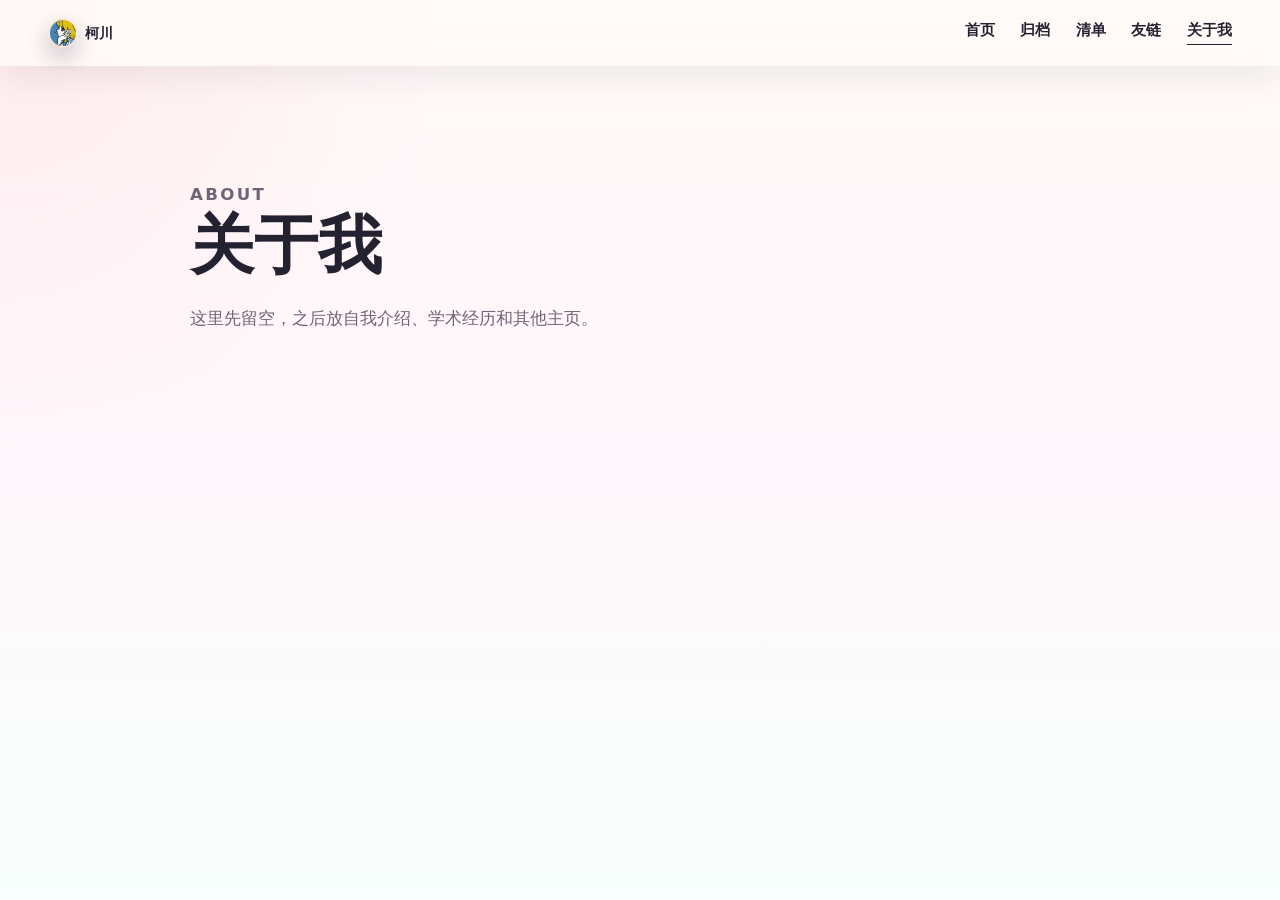
==== about.html @ ffb1e4fa "meta" ====
<!doctype html>
<html lang="zh-CN">
  <head>
    <meta charset="UTF-8" />
    <meta name="viewport" content="width=device-width, initial-scale=1.0" />
    <title>关于我 | 柯川</title>
    <link rel="stylesheet" href="styles.css" />
  </head>
  <body class="inner-page">
    <header class="topbar topbar-inner" aria-label="站点导航">
      <a class="mini-profile" href="index.html" aria-label="回到首页">
        <span class="mini-avatar"><img class="mini-avatar" src="assets/avatar.jpg" alt="Mio 的头像" /></span>
        <span class="mini-id">柯川</span>
      </a>
      <nav class="top-links" aria-label="主导航">
        <a href="index.html">首页</a>
        <a href="archive.html">归档</a>
        <a href="lists.html">清单</a>
        <a href="friends.html">友链</a>
        <a href="about.html" aria-current="page">关于我</a>
      </nav>
    </header>
    <main class="simple-page">
      <p class="eyebrow">about</p>
      <h1>关于我</h1>
      <p>这里先留空，之后放自我介绍、学术经历和其他主页。</p>
    </main>
  </body>
</html>
---- styles.css ----
:root {
  color-scheme: light;
  --ink: #242230;
  --muted: #6d6677;
  --line: rgba(48, 43, 62, 0.14);
  --paper: #fffaf8;
  --rose: #ff8fab;
  --rose-deep: #e85d86;
  --mint: #8bdcc7;
  --blue: #87bfff;
  --shadow: 0 20px 70px rgba(39, 31, 48, 0.14);
}

* {
  box-sizing: border-box;
}

html {
  scroll-behavior: smooth;
}

body {
  margin: 0;
  min-width: 320px;
  background:
    radial-gradient(circle at top left, rgba(255, 143, 171, 0.12), transparent 28rem),
    linear-gradient(180deg, #fffaf8 0%, #fff6fb 48%, #f8fffc 100%);
  color: var(--ink);
  font-family:
    Inter, "Noto Sans SC", "PingFang SC", "Microsoft YaHei", system-ui, sans-serif;
}

a {
  color: inherit;
  text-decoration: none;
}

.door-effect {
  position: fixed;
  inset: 0;
  z-index: 100;
  display: grid;
  grid-template-columns: 1fr 1fr;
  pointer-events: none;
}

.door-effect span {
  background:
    linear-gradient(120deg, rgba(255, 143, 171, 0.94), rgba(135, 191, 255, 0.9)),
    var(--paper);
  animation: open-door 1.15s cubic-bezier(0.76, 0, 0.24, 1) forwards;
}

.door-effect span:last-child {
  animation-name: open-door-right;
}

.topbar {
  position: fixed;
  z-index: 20;
  top: 0;
  left: 0;
  right: 0;
  display: flex;
  align-items: center;
  justify-content: space-between;
  gap: 24px;
  padding: 18px clamp(18px, 4vw, 48px);
  color: rgba(255, 255, 255, 0.9);
}

.topbar-inner {
  color: var(--ink);
  background: rgba(255, 250, 248, 0.82);
  backdrop-filter: blur(18px);
  box-shadow: 0 12px 34px rgba(39, 31, 48, 0.08);
}

.mini-profile {
  display: inline-flex;
  align-items: center;
  gap: 9px;
  min-width: 0;
  font-weight: 800;
}

.mini-avatar {
  display: grid;
  width: 28px;
  aspect-ratio: 1;
  place-items: center;
  border: 1px solid rgba(255, 255, 255, 0.78);
  border-radius: 50%;
  background: linear-gradient(135deg, #ffd36e, #ff8fab);
  color: #fff;
  font-size: 0.95rem;
  font-weight: 900;
  box-shadow: 0 10px 24px rgba(38, 28, 52, 0.14);
}

.mini-id {
  font-size: 0.9rem;
  white-space: nowrap;
}

.top-links {
  display: flex;
  align-items: center;
  gap: clamp(12px, 2vw, 26px);
  font-size: 0.92rem;
  font-weight: 800;
}

.top-links a {
  padding-bottom: 4px;
  border-bottom: 1px solid transparent;
}

.top-links a:hover,
.top-links a:focus-visible,
.top-links a[aria-current="page"] {
  border-color: currentColor;
}

.hero {
  position: relative;
  display: grid;
  min-height: 100svh;
  place-items: center;
  overflow: hidden;
  padding: 86px 22px 72px;
  background:
    linear-gradient(120deg, rgba(255, 143, 171, 0.24), rgba(139, 220, 199, 0.18)),
    url("assets/cover.jpg") center / cover no-repeat,
    linear-gradient(135deg, #fff0f5 0%, #ecfffa 55%, #fff8df 100%);
  isolation: isolate;
}

.hero-shade {
  position: absolute;
  inset: 0;
  z-index: -1;
  background:
    radial-gradient(circle at 30% 28%, rgba(255, 255, 255, 0.28), transparent 24rem),
    radial-gradient(circle at 72% 68%, rgba(135, 191, 255, 0.22), transparent 24rem),
    rgba(30, 22, 42, 0.22);
}

.sky {
  position: absolute;
  inset: 0;
  overflow: hidden;
  pointer-events: none;
}

.meteor {
  position: absolute;
  width: 180px;
  height: 2px;
  border-radius: 999px;
  background: linear-gradient(90deg, rgba(255, 255, 255, 0), #fff);
  filter: drop-shadow(0 0 9px rgba(255, 255, 255, 0.9));
  opacity: 0;
  transform: rotate(-28deg);
  animation: meteor 5.8s linear infinite;
}

.meteor::after {
  position: absolute;
  right: 0;
  top: 50%;
  width: 5px;
  aspect-ratio: 1;
  border-radius: 50%;
  background: #fff;
  content: "";
  transform: translateY(-50%);
}

.meteor-a {
  top: 18%;
  left: 68%;
}

.meteor-b {
  top: 36%;
  left: 82%;
  animation-delay: 1.7s;
  animation-duration: 6.4s;
}

.meteor-c {
  top: 58%;
  left: 74%;
  animation-delay: 3.2s;
  animation-duration: 7s;
}

.meteor-d {
  top: 25%;
  left: 42%;
  animation-delay: 4.4s;
  animation-duration: 6.8s;
}

.hero h1 {
  margin: 0;
  color: #fff;
  font-size: clamp(2.9rem, 8vw, 7.4rem);
  line-height: 1.02;
  letter-spacing: 0;
  text-align: center;
  text-shadow: 0 8px 34px rgba(38, 25, 54, 0.45);
}

.scroll-hint {
  position: absolute;
  bottom: 34px;
  left: 50%;
  display: grid;
  width: 28px;
  height: 46px;
  place-items: start center;
  border: 1px solid rgba(255, 255, 255, 0.68);
  border-radius: 999px;
  transform: translateX(-50%);
}

.scroll-hint span {
  width: 4px;
  height: 9px;
  margin-top: 9px;
  border-radius: 999px;
  background: #fff;
  animation: scroll-dot 1.4s ease-in-out infinite;
}

.home-content {
  display: grid;
  grid-template-columns: minmax(230px, 280px) minmax(0, 720px);
  gap: clamp(32px, 6vw, 86px);
  align-items: start;
  width: min(1120px, calc(100% - 40px));
  min-height: 100svh;
  margin: 0 auto;
  padding: clamp(76px, 10vw, 128px) 0;
}

.github-card {
  position: sticky;
  top: 86px;
}

.profile-avatar {
  display: grid;
  width: 128px;
  aspect-ratio: 1;
  place-items: center;
  border: 1px solid var(--line);
  border-radius: 50%;
  background: linear-gradient(135deg, #ffd36e, #ff8fab);
  color: #fff;
  font-size: 3.8rem;
  font-weight: 900;
  box-shadow: var(--shadow);
}

.github-card h2 {
  margin: 22px 0 4px;
  font-size: 1.62rem;
  line-height: 1.15;
}

.handle {
  margin: 0 0 18px;
  color: var(--muted);
  font-size: 1rem;
}

.bio,
.profile-meta dd,
.intro-copy p,
.simple-page p {
  color: var(--muted);
  line-height: 1.85;
}

.bio {
  margin: 0 0 22px;
}

.profile-meta {
  display: grid;
  gap: 12px;
  margin: 0;
}

.profile-meta div {
  display: grid;
  gap: 2px;
}

.profile-meta dt {
  color: var(--ink);
  font-size: 0.78rem;
  font-weight: 900;
  text-transform: uppercase;
}

.profile-meta dd {
  margin: 0;
}

.eyebrow {
  margin: 0 0 14px;
  color: var(--rose-deep);
  font-size: 0.78rem;
  font-weight: 900;
  letter-spacing: 0.14em;
  text-transform: uppercase;
}

.intro-copy h2,
.simple-page h1 {
  margin: 0 0 24px;
  font-size: clamp(2.2rem, 5vw, 4.6rem);
  line-height: 1.08;
  letter-spacing: 0;
}

.intro-copy p {
  margin: 0 0 20px;
  font-size: 1.06rem;
}

.inner-page {
  min-height: 100svh;
}

.simple-page {
  width: min(900px, calc(100% - 40px));
  margin: 0 auto;
  padding: clamp(118px, 16vw, 180px) 0 80px;
}

.simple-page p {
  margin: 0;
  font-size: 1.04rem;
}

@media (max-width: 820px) {
  .topbar {
    align-items: flex-start;
  }

  .top-links {
    max-width: 240px;
    flex-wrap: wrap;
    justify-content: flex-end;
    gap: 10px 15px;
  }

  .home-content {
    grid-template-columns: 1fr;
  }

  .github-card {
    position: relative;
    top: auto;
  }
}

@media (max-width: 540px) {
  .topbar {
    padding: 14px 16px;
  }

  .mini-id {
    display: none;
  }

  .top-links {
    max-width: 212px;
    font-size: 0.84rem;
  }

  .hero h1 {
    font-size: clamp(2.65rem, 17vw, 4.6rem);
  }

  .home-content,
  .simple-page {
    width: min(100% - 32px, 900px);
  }
}

@media (prefers-reduced-motion: reduce) {
  *,
  *::before,
  *::after {
    scroll-behavior: auto !important;
    animation-duration: 0.001ms !important;
    animation-iteration-count: 1 !important;
    transition-duration: 0.001ms !important;
  }
}

@keyframes open-door {
  0% {
    transform: translateX(0);
  }

  100% {
    transform: translateX(-101%);
  }
}

@keyframes open-door-right {
  0% {
    transform: translateX(0);
  }

  100% {
    transform: translateX(101%);
  }
}

@keyframes meteor {
  0%,
  64% {
    opacity: 0;
    translate: 0 0;
  }

  68% {
    opacity: 1;
  }

  78% {
    opacity: 0;
    translate: -520px 300px;
  }

  100% {
    opacity: 0;
    translate: -520px 300px;
  }
}

@keyframes scroll-dot {
  0%,
  100% {
    opacity: 0.95;
    transform: translateY(0);
  }

  50% {
    opacity: 0.45;
    transform: translateY(14px);
  }
}
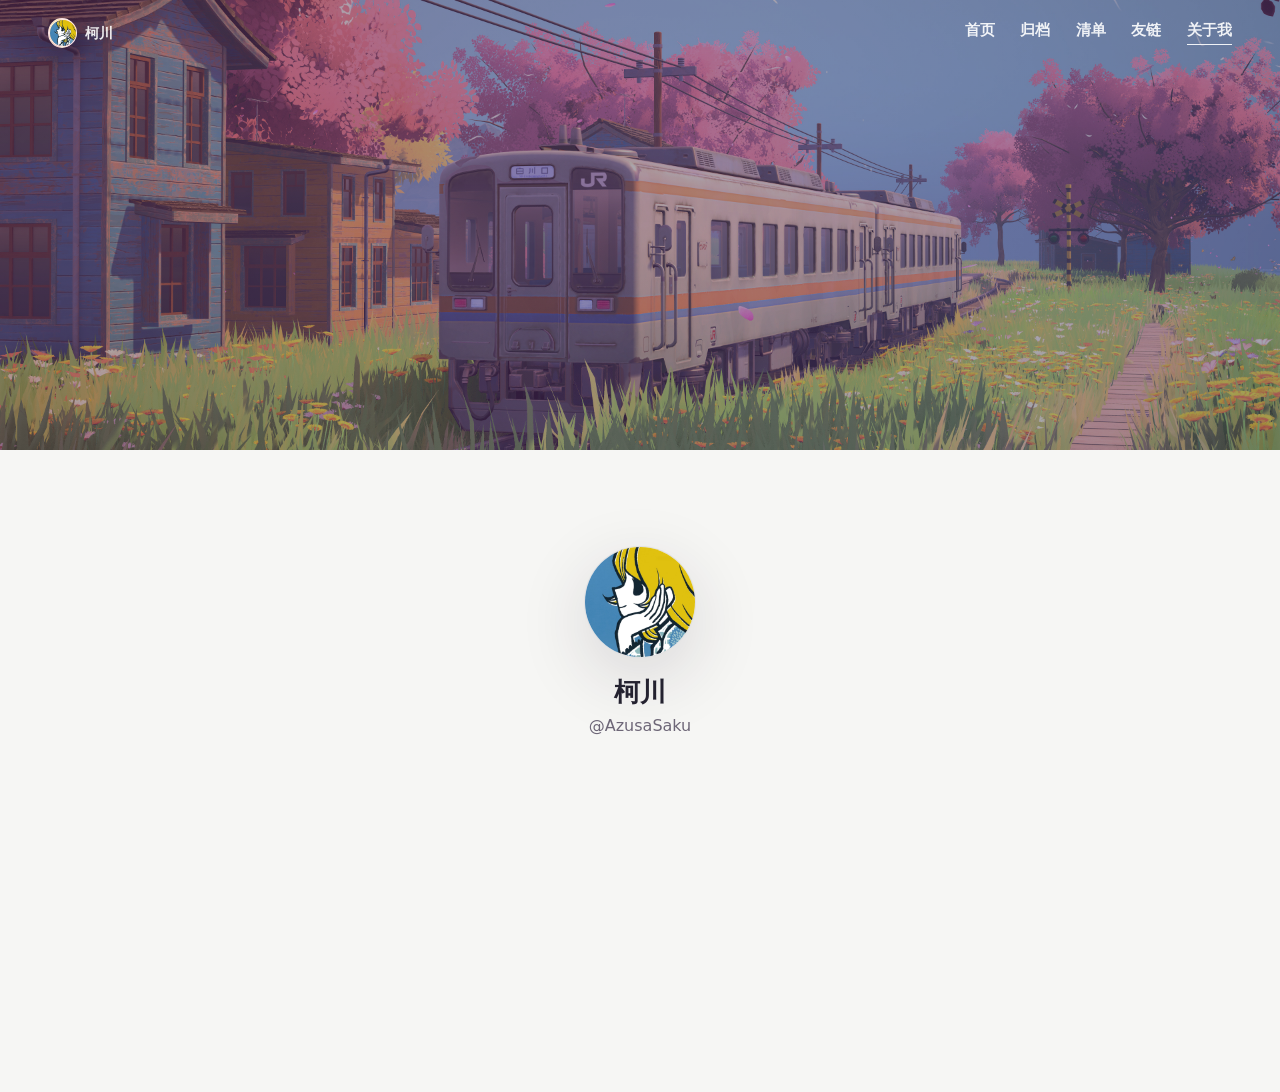
==== commit a8e1361d: "0001" ====
--- a/about.html
+++ b/about.html
@@ -4,26 +4,11 @@
     <meta charset="UTF-8" />
     <meta name="viewport" content="width=device-width, initial-scale=1.0" />
     <title>关于我 | 柯川</title>
-    <link rel="stylesheet" href="styles.css" />
+    <link rel="stylesheet" href="styles.css?v=20260516" />
+    <script src="site.js?v=20260516" defer></script>
   </head>
-  <body class="inner-page">
-    <header class="topbar topbar-inner" aria-label="站点导航">
-      <a class="mini-profile" href="index.html" aria-label="回到首页">
-        <span class="mini-avatar"><img class="mini-avatar" src="assets/avatar.jpg" alt="Mio 的头像" /></span>
-        <span class="mini-id">柯川</span>
-      </a>
-      <nav class="top-links" aria-label="主导航">
-        <a href="index.html">首页</a>
-        <a href="archive.html">归档</a>
-        <a href="lists.html">清单</a>
-        <a href="friends.html">友链</a>
-        <a href="about.html" aria-current="page">关于我</a>
-      </nav>
-    </header>
-    <main class="simple-page">
-      <p class="eyebrow">about</p>
-      <h1>关于我</h1>
-      <p>这里先留空，之后放自我介绍、学术经历和其他主页。</p>
-    </main>
+  <body class="inner-page section-body">
+    <header class="topbar" aria-label="站点导航" data-site-header></header>
+    <main class="section-page" data-section-page="about"></main>
   </body>
 </html>
--- a/styles.css
+++ b/styles.css
@@ -204,6 +204,9 @@
 }
 
 .hero h1 {
+  display: grid;
+  justify-items: center;
+  gap: 0.16em;
   margin: 0;
   color: #fff;
   font-size: clamp(2.9rem, 8vw, 7.4rem);
@@ -211,6 +214,18 @@
   letter-spacing: 0;
   text-align: center;
   text-shadow: 0 8px 34px rgba(38, 25, 54, 0.45);
+}
+
+.typewriter {
+  display: inline-block;
+  width: 0;
+  max-width: max-content;
+  overflow: hidden;
+  border-right: 0.08em solid currentColor;
+  white-space: nowrap;
+  animation:
+    typing-loop 5.8s steps(7, end) infinite,
+    caret-blink 0.72s step-end infinite;
 }
 
 .scroll-hint {
@@ -348,6 +363,217 @@
   font-size: 1.04rem;
 }
 
+.site-footer {
+  padding: 32px 20px;
+  background: linear-gradient(90deg, #e86673, #c96fd0);
+  color: rgba(255, 255, 255, 0.9);
+  text-align: center;
+}
+
+.site-footer-inner {
+  width: min(980px, 100%);
+  margin: 0 auto;
+}
+
+.footer-stats {
+  margin: 0;
+  font-size: clamp(1rem, 2.5vw, 1.22rem);
+  font-weight: 600;
+  line-height: 1.9;
+}
+
+.footer-stat {
+  display: inline;
+}
+
+.footer-stat strong {
+  color: #fff;
+  font-weight: 900;
+}
+
+.footer-stat span {
+  color: rgba(255, 255, 255, 0.82);
+}
+
+.section-body {
+  background: #f6f6f4;
+}
+
+.section-landing {
+  display: grid;
+  min-height: 100svh;
+  grid-template-rows: 1fr 1fr;
+}
+
+.section-hero {
+  position: relative;
+  display: grid;
+  min-height: 50svh;
+  place-items: center;
+  overflow: hidden;
+  padding: 96px 22px 46px;
+  background:
+    linear-gradient(120deg, rgba(255, 143, 171, 0.2), rgba(135, 191, 255, 0.16)),
+    var(--section-bg) center / cover no-repeat,
+    linear-gradient(135deg, #fff0f5, #f8fffc);
+  isolation: isolate;
+}
+
+.section-hero-shade {
+  position: absolute;
+  inset: 0;
+  z-index: -1;
+  background: rgba(27, 22, 36, 0.34);
+}
+
+.section-hero h1 {
+  width: min(920px, calc(100% - 32px));
+  margin: 0;
+  color: #fff;
+  font-size: clamp(2.35rem, 6vw, 5.8rem);
+  line-height: 1.05;
+  letter-spacing: 0;
+  text-align: center;
+  text-shadow: 0 12px 40px rgba(22, 18, 32, 0.44);
+}
+
+.section-panel {
+  display: grid;
+  min-height: 50svh;
+  place-items: center;
+  padding: clamp(42px, 7vw, 76px) 20px;
+}
+
+.section-profile {
+  display: grid;
+  justify-items: center;
+  gap: 8px;
+  text-align: center;
+}
+
+.section-avatar {
+  width: 112px;
+  aspect-ratio: 1;
+  overflow: hidden;
+  border: 1px solid var(--line);
+  border-radius: 50%;
+  background: #fff;
+  box-shadow: var(--shadow);
+}
+
+.section-avatar img {
+  display: block;
+  width: 100%;
+  height: 100%;
+  object-fit: cover;
+}
+
+.section-profile h2 {
+  margin: 12px 0 0;
+  font-size: 1.6rem;
+  line-height: 1.15;
+}
+
+.section-profile .handle {
+  margin: 0;
+}
+
+.section-tabs {
+  display: flex;
+  flex-wrap: wrap;
+  justify-content: center;
+  gap: 12px;
+  margin-top: 28px;
+}
+
+.section-tab {
+  min-height: 42px;
+  padding: 0 18px;
+  border: 1px solid var(--line);
+  border-radius: 999px;
+  background: rgba(255, 255, 255, 0.74);
+  color: var(--muted);
+  cursor: pointer;
+  font: inherit;
+  font-size: 0.92rem;
+  font-weight: 800;
+  transition:
+    background 0.2s ease,
+    color 0.2s ease,
+    border-color 0.2s ease,
+    transform 0.2s ease;
+}
+
+.section-tab:hover,
+.section-tab:focus-visible,
+.section-tab.is-active {
+  border-color: rgba(232, 93, 134, 0.36);
+  background: #fff;
+  color: var(--rose-deep);
+  transform: translateY(-1px);
+}
+
+.posts-section {
+  padding: clamp(58px, 8vw, 96px) 0;
+}
+
+.post-list {
+  display: grid;
+  gap: 30px;
+  width: min(1180px, calc(100% - 48px));
+  margin: 0 auto;
+}
+
+.post-card {
+  display: grid;
+  min-height: 330px;
+  grid-template-columns: minmax(0, 0.95fr) minmax(0, 1.05fr);
+  overflow: hidden;
+  border-radius: 8px;
+  background: rgba(255, 255, 255, 0.94);
+  box-shadow: 0 18px 54px rgba(39, 31, 48, 0.1);
+}
+
+.post-card-reverse .post-image {
+  order: 2;
+}
+
+.post-image img {
+  display: block;
+  width: 100%;
+  height: 100%;
+  object-fit: cover;
+}
+
+.post-content {
+  display: grid;
+  align-content: center;
+  padding: clamp(32px, 5vw, 62px);
+}
+
+.post-content h3 {
+  margin: 0 0 16px;
+  font-size: clamp(1.55rem, 3vw, 2.15rem);
+  line-height: 1.18;
+  letter-spacing: 0;
+}
+
+.post-meta,
+.post-excerpt {
+  color: #777;
+  line-height: 1.85;
+}
+
+.post-meta {
+  margin: 0 0 18px;
+  font-size: 0.98rem;
+}
+
+.post-excerpt {
+  margin: 0;
+  font-size: 1.04rem;
+}
+
 @media (max-width: 820px) {
   .topbar {
     align-items: flex-start;
@@ -368,6 +594,15 @@
     position: relative;
     top: auto;
   }
+
+  .post-card,
+  .post-card-reverse {
+    grid-template-columns: 1fr;
+  }
+
+  .post-card-reverse .post-image {
+    order: 0;
+  }
 }
 
 @media (max-width: 540px) {
@@ -391,6 +626,26 @@
   .home-content,
   .simple-page {
     width: min(100% - 32px, 900px);
+  }
+
+  .section-hero {
+    padding-top: 112px;
+  }
+
+  .section-avatar {
+    width: 92px;
+  }
+
+  .post-list {
+    width: min(100% - 28px, 1180px);
+  }
+
+  .post-card {
+    min-height: auto;
+  }
+
+  .site-footer {
+    padding: 26px 16px;
   }
 }
 
@@ -459,3 +714,31 @@
     transform: translateY(14px);
   }
 }
+
+@keyframes typing-loop {
+  0%,
+  12% {
+    width: 0;
+  }
+
+  38%,
+  62% {
+    width: 7em;
+  }
+
+  88%,
+  100% {
+    width: 0;
+  }
+}
+
+@keyframes caret-blink {
+  0%,
+  100% {
+    border-color: currentColor;
+  }
+
+  50% {
+    border-color: transparent;
+  }
+}
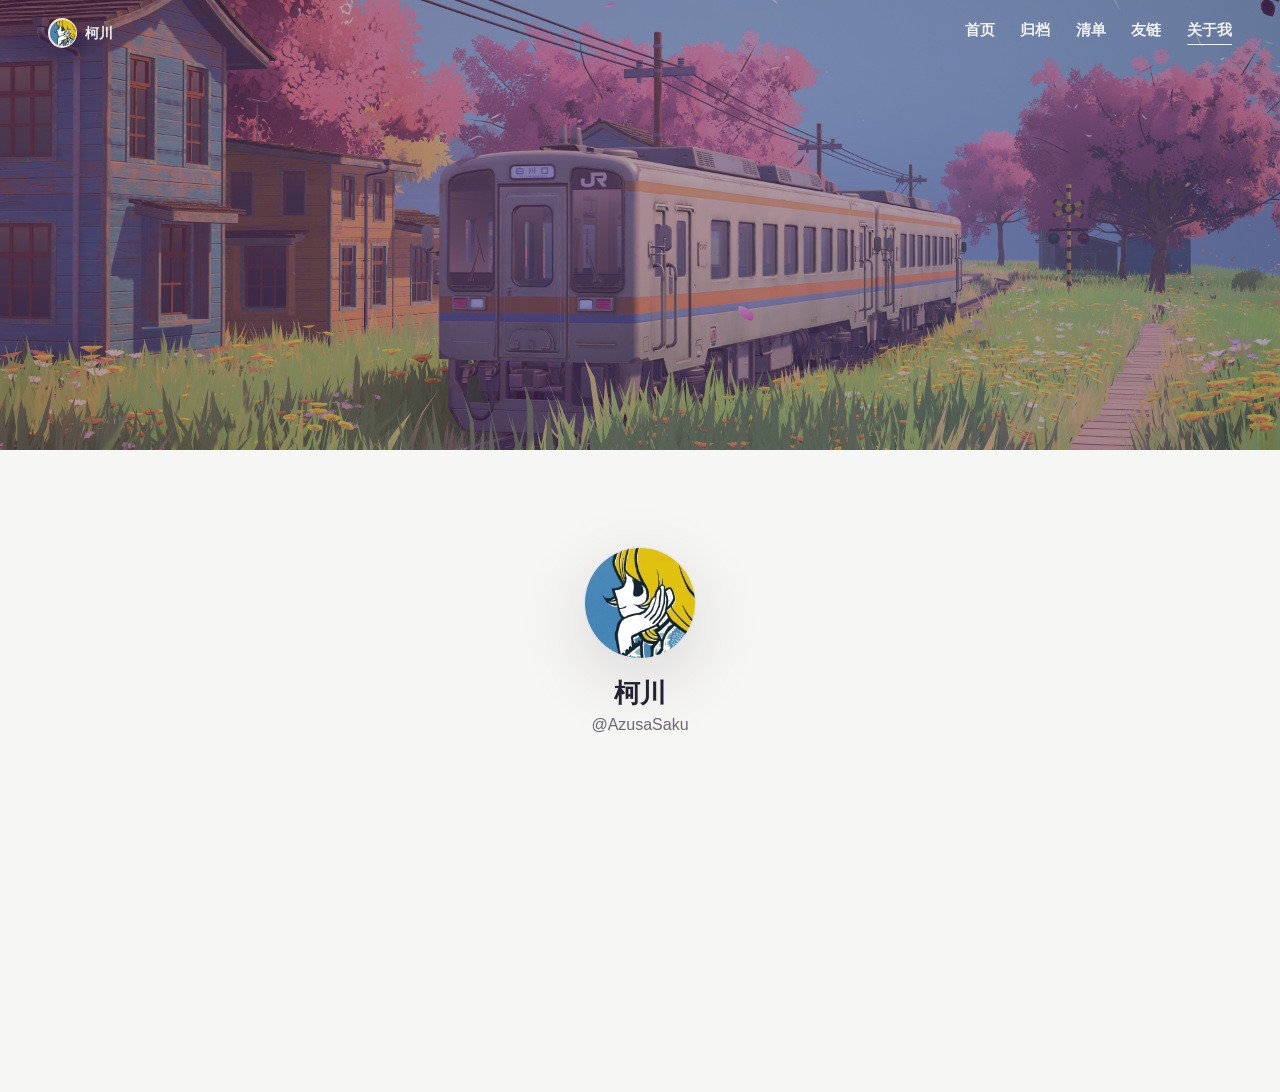
==== commit 414fb55b: "0005" ====
--- a/about.html
+++ b/about.html
@@ -4,8 +4,8 @@
     <meta charset="UTF-8" />
     <meta name="viewport" content="width=device-width, initial-scale=1.0" />
     <title>关于我 | 柯川</title>
-    <link rel="stylesheet" href="styles.css?v=20260516" />
-    <script src="site.js?v=20260516" defer></script>
+    <link rel="stylesheet" href="styles.css?v=20260520" />
+    <script src="site.js?v=20260520" defer></script>
   </head>
   <body class="inner-page section-body">
     <header class="topbar" aria-label="站点导航" data-site-header></header>
--- a/styles.css
+++ b/styles.css
@@ -27,7 +27,7 @@
     linear-gradient(180deg, #fffaf8 0%, #fff6fb 48%, #f8fffc 100%);
   color: var(--ink);
   font-family:
-    Inter, "Noto Sans SC", "PingFang SC", "Microsoft YaHei", system-ui, sans-serif;
+    "Noto Sans SC", "Microsoft YaHei", sans-serif;
 }
 
 a {
@@ -348,6 +348,49 @@
   font-size: 1.06rem;
 }
 
+.home-posts {
+  display: grid;
+  gap: 18px;
+  margin: 30px 0 28px;
+}
+
+.home-post-link {
+  display: grid;
+  grid-template-columns: 122px minmax(0, 1fr);
+  gap: 46px;
+  align-items: baseline;
+  width: fit-content;
+  max-width: 100%;
+  color: #575360;
+  font-family: "JetBrains Mono", "Cascadia Code", "Consolas", monospace;
+  font-size: clamp(1rem, 2.2vw, 1.24rem);
+  line-height: 1.5;
+}
+
+.home-post-link:hover .home-post-title,
+.home-post-link:focus-visible .home-post-title {
+  color: var(--rose-deep);
+  text-decoration: underline;
+  text-underline-offset: 4px;
+}
+
+.home-post-date {
+  color: #6f6a76;
+  font-variant-numeric: tabular-nums;
+  white-space: nowrap;
+}
+
+.home-post-title {
+  min-width: 0;
+  color: #514c58;
+}
+
+.home-post-loading {
+  margin: 0;
+  color: var(--muted);
+  font-family: "JetBrains Mono", "Cascadia Code", "Consolas", monospace;
+}
+
 .inner-page {
   min-height: 100svh;
 }
@@ -482,35 +525,30 @@
   display: flex;
   flex-wrap: wrap;
   justify-content: center;
-  gap: 12px;
+  gap: clamp(12px, 2vw, 26px);
   margin-top: 28px;
 }
 
 .section-tab {
-  min-height: 42px;
-  padding: 0 18px;
-  border: 1px solid var(--line);
-  border-radius: 999px;
-  background: rgba(255, 255, 255, 0.74);
-  color: var(--muted);
+  padding: 0 0 4px;
+  border: 0;
+  border-bottom: 1px solid transparent;
+  border-radius: 0;
+  background: transparent;
+  color: var(--ink);
   cursor: pointer;
   font: inherit;
   font-size: 0.92rem;
   font-weight: 800;
-  transition:
-    background 0.2s ease,
-    color 0.2s ease,
-    border-color 0.2s ease,
-    transform 0.2s ease;
 }
 
 .section-tab:hover,
 .section-tab:focus-visible,
 .section-tab.is-active {
-  border-color: rgba(232, 93, 134, 0.36);
-  background: #fff;
-  color: var(--rose-deep);
-  transform: translateY(-1px);
+  border-color: currentColor;
+  background: transparent;
+  color: var(--ink);
+  transform: none;
 }
 
 .posts-section {
@@ -519,14 +557,14 @@
 
 .post-list {
   display: grid;
-  gap: 30px;
+  gap: 24px;
   width: min(1180px, calc(100% - 48px));
   margin: 0 auto;
 }
 
 .post-card {
   display: grid;
-  min-height: 330px;
+  min-height: 270px;
   grid-template-columns: minmax(0, 0.95fr) minmax(0, 1.05fr);
   overflow: hidden;
   border-radius: 8px;
@@ -548,12 +586,12 @@
 .post-content {
   display: grid;
   align-content: center;
-  padding: clamp(32px, 5vw, 62px);
+  padding: clamp(26px, 4vw, 48px);
 }
 
 .post-content h3 {
-  margin: 0 0 16px;
-  font-size: clamp(1.55rem, 3vw, 2.15rem);
+  margin: 0 0 12px;
+  font-size: clamp(1.42rem, 2.6vw, 1.95rem);
   line-height: 1.18;
   letter-spacing: 0;
 }
@@ -561,17 +599,140 @@
 .post-meta,
 .post-excerpt {
   color: #777;
-  line-height: 1.85;
+  line-height: 1.72;
 }
 
 .post-meta {
-  margin: 0 0 18px;
-  font-size: 0.98rem;
+  margin: 0 0 14px;
+  font-size: 0.94rem;
 }
 
 .post-excerpt {
   margin: 0;
   font-size: 1.04rem;
+}
+
+.article-body {
+  background:
+    radial-gradient(circle at top left, rgba(255, 143, 171, 0.1), transparent 28rem),
+    linear-gradient(180deg, #fffaf8 0%, #f8fffc 100%);
+}
+
+.article-page {
+  width: min(920px, calc(100% - 40px));
+  margin: 0 auto;
+  padding: clamp(128px, 15vw, 172px) 0 clamp(72px, 10vw, 120px);
+}
+
+.article-shell {
+  display: grid;
+  gap: clamp(36px, 6vw, 58px);
+}
+
+.article-header h1 {
+  margin: 0 0 18px;
+  font-size: clamp(2.35rem, 6vw, 4.8rem);
+  line-height: 1.08;
+  letter-spacing: 0;
+}
+
+.article-content {
+  color: #4c4754;
+  font-size: 1.08rem;
+  line-height: 2;
+}
+
+.article-content h2,
+.article-content h3 {
+  margin: 2.2em 0 0.8em;
+  color: var(--ink);
+  line-height: 1.25;
+}
+
+.article-content p {
+  margin: 0 0 1.15em;
+}
+
+.article-content hr {
+  width: 72px;
+  margin: 2.4em 0;
+  border: 0;
+  border-top: 1px solid var(--line);
+}
+
+.article-content blockquote {
+  margin: 1.8em 0;
+  padding-left: 18px;
+  border-left: 3px solid rgba(232, 93, 134, 0.48);
+  color: var(--muted);
+}
+
+.article-content code {
+  padding: 0.14em 0.34em;
+  border-radius: 4px;
+  background: rgba(48, 43, 62, 0.08);
+  font-family: "JetBrains Mono", "Cascadia Code", "Fira Code", "Consolas", monospace;
+}
+
+.article-content pre {
+  overflow-x: auto;
+  margin: 1.4em 0;
+  padding: 18px 20px;
+  border: 1px solid rgba(48, 43, 62, 0.1);
+  border-radius: 8px;
+  background: rgba(255, 255, 255, 0.68);
+}
+
+.article-content pre code {
+  display: block;
+  padding: 0;
+  background: transparent;
+  line-height: 1.75;
+}
+
+.article-style-tech .article-header h1,
+.article-style-tech .article-content {
+  font-family: "Noto Sans SC", "Microsoft YaHei", sans-serif;
+}
+
+.article-style-tech .article-content {
+  color: #4c4754;
+  font-size: 1.06rem;
+  line-height: 1.95;
+}
+
+.article-style-tech .article-content h2,
+.article-style-tech .article-content h3 {
+  font-weight: 800;
+}
+
+.article-style-tech .article-content code,
+.article-style-tech .article-content pre code {
+  font-family: "JetBrains Mono", "Cascadia Code", "Fira Code", "Consolas", monospace;
+}
+
+.article-style-tech .article-content pre {
+  background: rgba(255, 255, 255, 0.74);
+}
+
+.article-style-wenkai .article-header h1,
+.article-style-wenkai .article-content {
+  font-family: "LXGW WenKai", "霞鹜文楷", "Noto Serif SC", "Songti SC", serif;
+}
+
+.article-style-wenkai .article-content {
+  color: #3f3a44;
+  font-size: 1.12rem;
+  line-height: 2.12;
+}
+
+.article-style-wenkai .article-content p {
+  margin-bottom: 1.28em;
+}
+
+.article-error {
+  color: var(--muted);
+  line-height: 1.85;
 }
 
 @media (max-width: 820px) {
@@ -626,6 +787,13 @@
   .home-content,
   .simple-page {
     width: min(100% - 32px, 900px);
+  }
+
+  .home-post-link {
+    grid-template-columns: 96px minmax(0, 1fr);
+    gap: 20px;
+    width: 100%;
+    font-size: 0.98rem;
   }
 
   .section-hero {
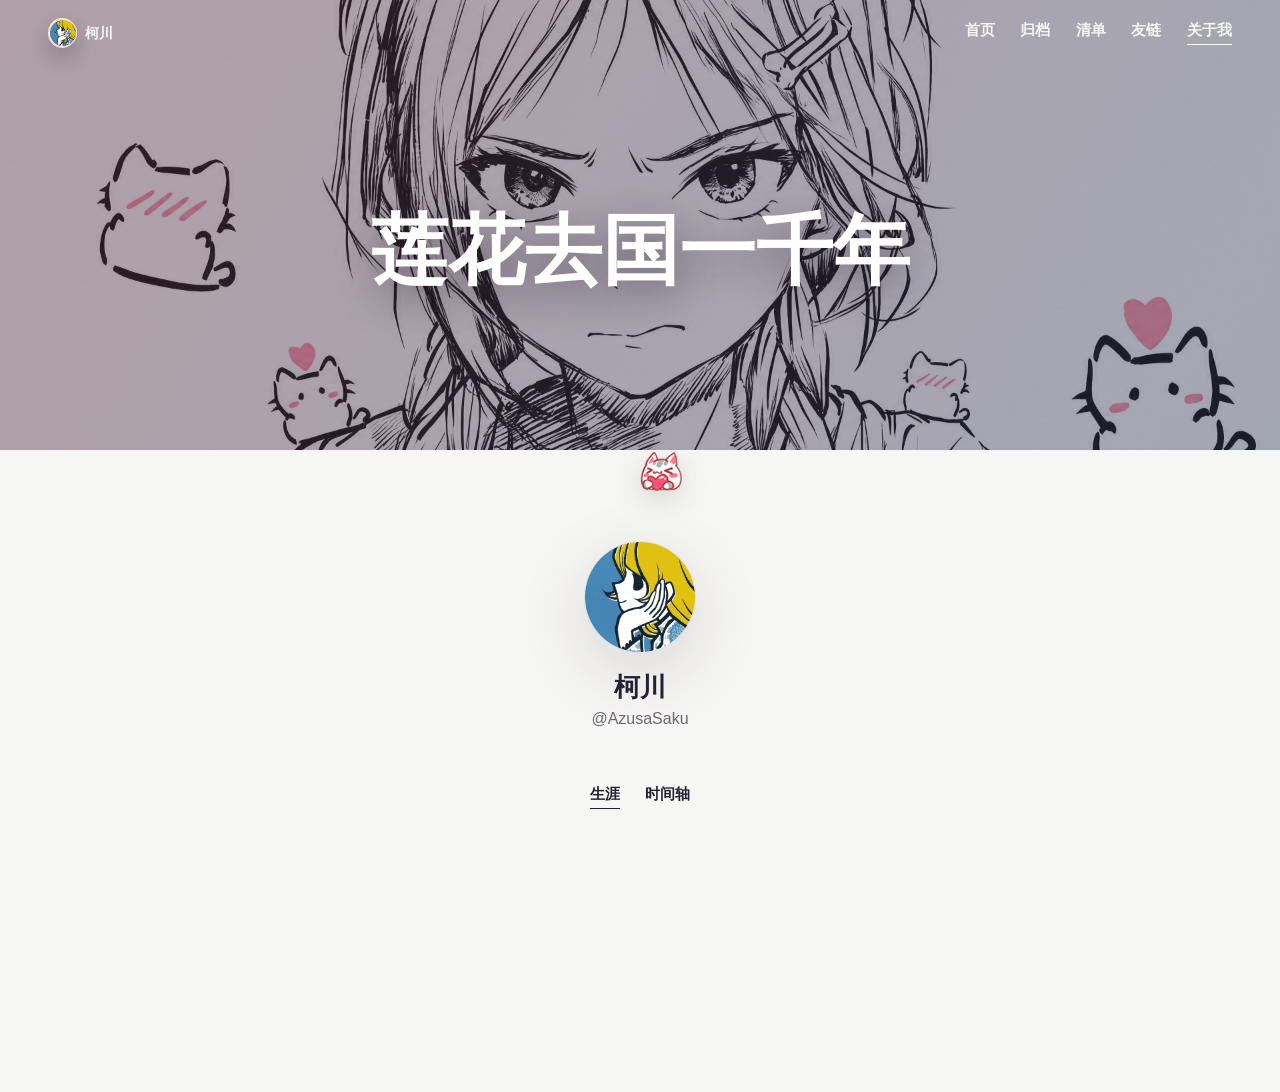
==== commit 0b240f55: "0008 限制父类容器及子元素" ====
--- a/about.html
+++ b/about.html
@@ -4,8 +4,8 @@
     <meta charset="UTF-8" />
     <meta name="viewport" content="width=device-width, initial-scale=1.0" />
     <title>关于我 | 柯川</title>
-    <link rel="stylesheet" href="styles.css?v=20260520" />
-    <script src="site.js?v=20260520" defer></script>
+    <link rel="stylesheet" href="styles.css?v=20260525" />
+    <script src="site.js?v=20260525" defer></script>
   </head>
   <body class="inner-page section-body">
     <header class="topbar" aria-label="站点导航" data-site-header></header>
--- a/styles.css
+++ b/styles.css
@@ -622,11 +622,19 @@
   width: min(920px, calc(100% - 40px));
   margin: 0 auto;
   padding: clamp(128px, 15vw, 172px) 0 clamp(72px, 10vw, 120px);
+  overflow-x: hidden;
+}
+
+.article-layout {
+  display: block;
+  min-width: 0;
 }
 
 .article-shell {
   display: grid;
   gap: clamp(36px, 6vw, 58px);
+  min-width: 0;
+  max-width: 100%;
 }
 
 .article-header h1 {
@@ -634,12 +642,16 @@
   font-size: clamp(2.35rem, 6vw, 4.8rem);
   line-height: 1.08;
   letter-spacing: 0;
+  overflow-wrap: anywhere;
 }
 
 .article-content {
   color: #4c4754;
   font-size: 1.08rem;
   line-height: 2;
+  min-width: 0;
+  max-width: 100%;
+  overflow-wrap: break-word;
 }
 
 .article-content h2,
@@ -647,10 +659,26 @@
   margin: 2.2em 0 0.8em;
   color: var(--ink);
   line-height: 1.25;
+  scroll-margin-top: 110px;
 }
 
 .article-content p {
   margin: 0 0 1.15em;
+  max-width: 100%;
+}
+
+.article-content a {
+  color: #6aa9ff;
+  text-decoration: underline;
+  text-decoration-color: rgba(106, 169, 255, 0.42);
+  text-decoration-thickness: 1px;
+  text-underline-offset: 4px;
+}
+
+.article-content a:hover,
+.article-content a:focus-visible {
+  color: #4d93f7;
+  text-decoration-color: currentColor;
 }
 
 .article-content hr {
@@ -665,6 +693,16 @@
   padding-left: 18px;
   border-left: 3px solid rgba(232, 93, 134, 0.48);
   color: var(--muted);
+  max-width: 100%;
+  overflow-wrap: break-word;
+}
+
+.article-content img {
+  display: block;
+  max-width: 100%;
+  height: auto;
+  margin: 1.8em auto;
+  border-radius: 8px;
 }
 
 .article-content code {
@@ -672,22 +710,142 @@
   border-radius: 4px;
   background: rgba(48, 43, 62, 0.08);
   font-family: "JetBrains Mono", "Cascadia Code", "Fira Code", "Consolas", monospace;
+  white-space: break-spaces;
+  overflow-wrap: anywhere;
 }
 
 .article-content pre {
+  display: block;
+  width: 100%;
+  max-width: 100%;
+  box-sizing: border-box;
   overflow-x: auto;
   margin: 1.4em 0;
   padding: 18px 20px;
   border: 1px solid rgba(48, 43, 62, 0.1);
   border-radius: 8px;
-  background: rgba(255, 255, 255, 0.68);
+  background: rgba(255, 255, 255, 0.78);
 }
 
 .article-content pre code {
   display: block;
+  min-width: max-content;
   padding: 0;
+  color: inherit;
   background: transparent;
   line-height: 1.75;
+  white-space: pre;
+  overflow-wrap: normal;
+}
+
+.article-table-wrap {
+  width: 100%;
+  max-width: 100%;
+  overflow-x: auto;
+  margin: 1.6em 0;
+}
+
+.article-content table {
+  width: max-content;
+  max-width: none;
+  min-width: 100%;
+  border-collapse: collapse;
+}
+
+.article-content th,
+.article-content td {
+  padding: 10px 12px;
+  border: 1px solid rgba(48, 43, 62, 0.12);
+  text-align: left;
+  vertical-align: top;
+}
+
+.article-content iframe,
+.article-content video {
+  max-width: 100%;
+}
+
+.article-content pre code.hljs {
+  background: transparent;
+}
+
+.article-content .hljs-keyword,
+.article-content .hljs-selector-tag,
+.article-content .hljs-title.function_ {
+  color: #cf5f8b;
+}
+
+.article-content .hljs-string,
+.article-content .hljs-attr,
+.article-content .hljs-literal {
+  color: #27876f;
+}
+
+.article-content .hljs-number,
+.article-content .hljs-built_in,
+.article-content .hljs-type {
+  color: #7b70d6;
+}
+
+.article-content .hljs-comment {
+  color: #8f8a96;
+  font-style: italic;
+}
+
+.article-toc {
+  position: fixed;
+  top: 118px;
+  left: calc(50% + 620px);
+  width: min(160px, calc(50vw - 560px));
+  max-height: none;
+  overflow: visible;
+  padding: 0;
+  color: #aaa6b0;
+  font-size: 0.74rem;
+  pointer-events: auto;
+}
+
+.article-toc-list {
+  display: grid;
+  gap: 7px;
+  min-width: 0;
+}
+
+.article-toc-link {
+  position: relative;
+  display: block;
+  color: #aaa6b0;
+  line-height: 1.28;
+  min-width: 0;
+  width: 100%;
+  padding-bottom: 1px;
+  border-bottom: 1px solid transparent;
+}
+
+.article-toc-link:hover,
+.article-toc-link:focus-visible {
+  color: #7f7a86;
+  border-bottom-color: currentColor;
+}
+
+.article-toc-text {
+  display: block;
+  overflow: hidden;
+  text-overflow: ellipsis;
+  white-space: nowrap;
+}
+
+.article-toc-h3 {
+  padding-left: 10px;
+  font-size: 0.7rem;
+}
+
+@media (max-width: 1320px) {
+  .article-toc {
+    left: auto;
+    right: 24px;
+    width: 150px;
+  }
 }
 
 .article-style-tech .article-header h1,
@@ -763,6 +921,10 @@
 
   .post-card-reverse .post-image {
     order: 0;
+  }
+
+  .article-toc {
+    display: none;
   }
 }
 
@@ -910,3 +1072,73 @@
     border-color: transparent;
   }
 }
+
+
+.cursor-sparkle {
+  position: fixed;
+  z-index: 9998;
+  aspect-ratio: 1;
+  pointer-events: none;
+  border-radius: 50%;
+  background: #fff;
+  box-shadow:
+    0 0 8px rgba(255, 255, 255, 0.92),
+    0 0 16px rgba(255, 143, 171, 0.72),
+    0 0 24px rgba(135, 191, 255, 0.48);
+  transform: translate(-50%, -50%) rotate(45deg);
+  animation: cursor-sparkle-fade 680ms ease-out forwards;
+}
+
+.cursor-sparkle::before,
+.cursor-sparkle::after {
+  position: absolute;
+  inset: 50% auto auto 50%;
+  width: 180%;
+  height: 1px;
+  border-radius: 999px;
+  background: rgba(255, 255, 255, 0.86);
+  content: "";
+  transform: translate(-50%, -50%);
+}
+
+.cursor-sparkle::after {
+  width: 1px;
+  height: 180%;
+}
+
+.cursor-mascot {
+  position: fixed;
+  left: 0;
+  top: 0;
+  z-index: 9999;
+  width: 42px;
+  aspect-ratio: 1;
+  pointer-events: none;
+  transform: translate3d(-120px, -120px, 0);
+  will-change: transform;
+}
+
+.cursor-mascot img {
+  display: block;
+  width: 100%;
+  height: 100%;
+  object-fit: contain;
+  filter: drop-shadow(0 8px 14px rgba(39, 31, 48, 0.16));
+}
+
+.cursor-mascot-placeholder {
+  display: none;
+}
+
+@keyframes cursor-sparkle-fade {
+  0% {
+    opacity: 0.98;
+    scale: 0.72;
+  }
+
+  100% {
+    opacity: 0;
+    translate: 0 -22px;
+    scale: 0.18;
+  }
+}
